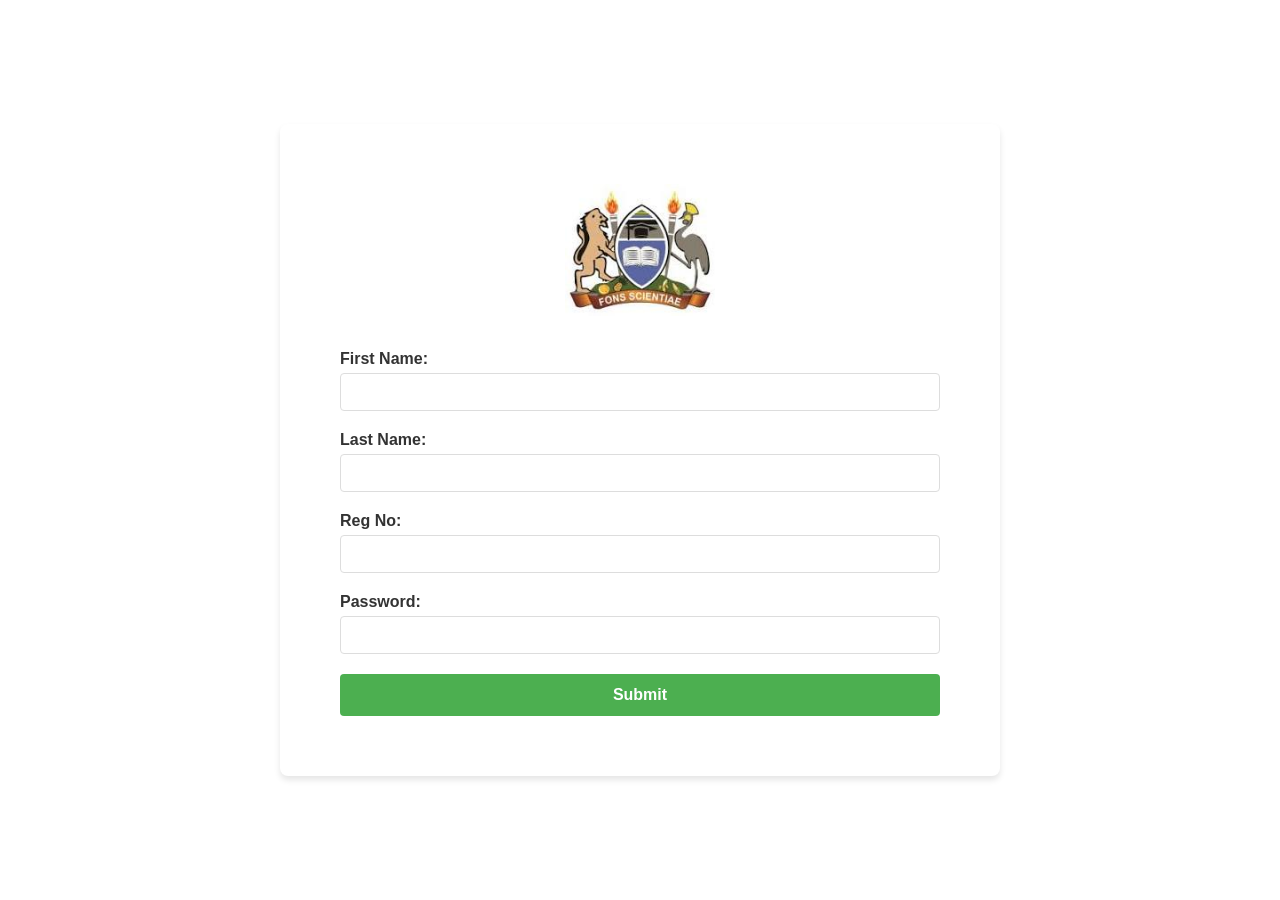
==== Index.html @ 234dca58 "first commit" ====
<!DOCTYPE html>
<html lang="en">
<head>
  <meta charset="UTF-8">
  <meta name="viewport" content="width=device-width, initial-scale=1.0">
  <link rel="stylesheet" href="index.css">
  <link rel="icon" href="Abstract/KisiiIni logo.jpeg">
  <title>Document</title>
</head>
<body>
  <div class="container">
    <div id="sitelogo">
      <img src="Abstract/KisiiIni logo.jpeg" alt="Kisii University Logo">
    </div>
    
    <form>
      <div class="form-group">
        <label for="firstname">First Name:</label>
        <input type="text" id="firstname" name="firstname" required>
      </div>
      
      <div class="form-group">
        <label for="lastname">Last Name:</label>
        <input type="text" id="lastname" name="lastname" required>
      </div>
      
      <div class="form-group">
        <label for="regno">Reg No:</label>
        <input type="text" id="regno" name="regno" required>
      </div>
      
      <div class="form-group">
        <label for="password">Password:</label>
        <input type="password" id="password" name="password" required>
      </div>
      
      <button type="submit" class="submit-btn">Submit</button>
    </form>
  </div>
</body>
</html>
---- index.css ----
body {
  /* background-color: chartreuse; */
  margin: 0;
  padding: 0;
  display: flex;
  justify-content: center;
  align-items: center;
  min-height: 100vh;
  font-family: Arial, sans-serif;
}

.container {
  text-align: center;
  background-color: white;
  padding: 60px;
  border-radius: 8px;
  box-shadow: 0 4px 6px rgba(0, 0, 0, 0.1);
  width: 80%;
  max-width: 600px;
  min-width: 400px;
}

#sitelogo img {
  max-width: 150px;
  margin-bottom: 30px;
}

form {
  display: flex;
  flex-direction: column;
  gap: 20px;
}

.form-group {
  display: flex;
  flex-direction: column;
  align-items: flex-start;
}

.form-group label {
  margin-bottom: 5px;
  font-weight: bold;
  color: #333;
}

.form-group input {
  width: 100%;
  padding: 10px;
  border: 1px solid #ddd;
  border-radius: 4px;
  font-size: 14px;
  box-sizing: border-box;
}

.form-group input:focus {
  outline: none;
  border-color: #4CAF50;
  box-shadow: 0 0 5px rgba(76, 175, 80, 0.3);
}

.submit-btn {
  padding: 12px 30px;
  background-color: #4CAF50;
  color: white;
  border: none;
  border-radius: 4px;
  font-size: 16px;
  font-weight: bold;
  cursor: pointer;
  transition: background-color 0.3s ease;
}

.submit-btn:hover {
  background-color: #45a049;
}
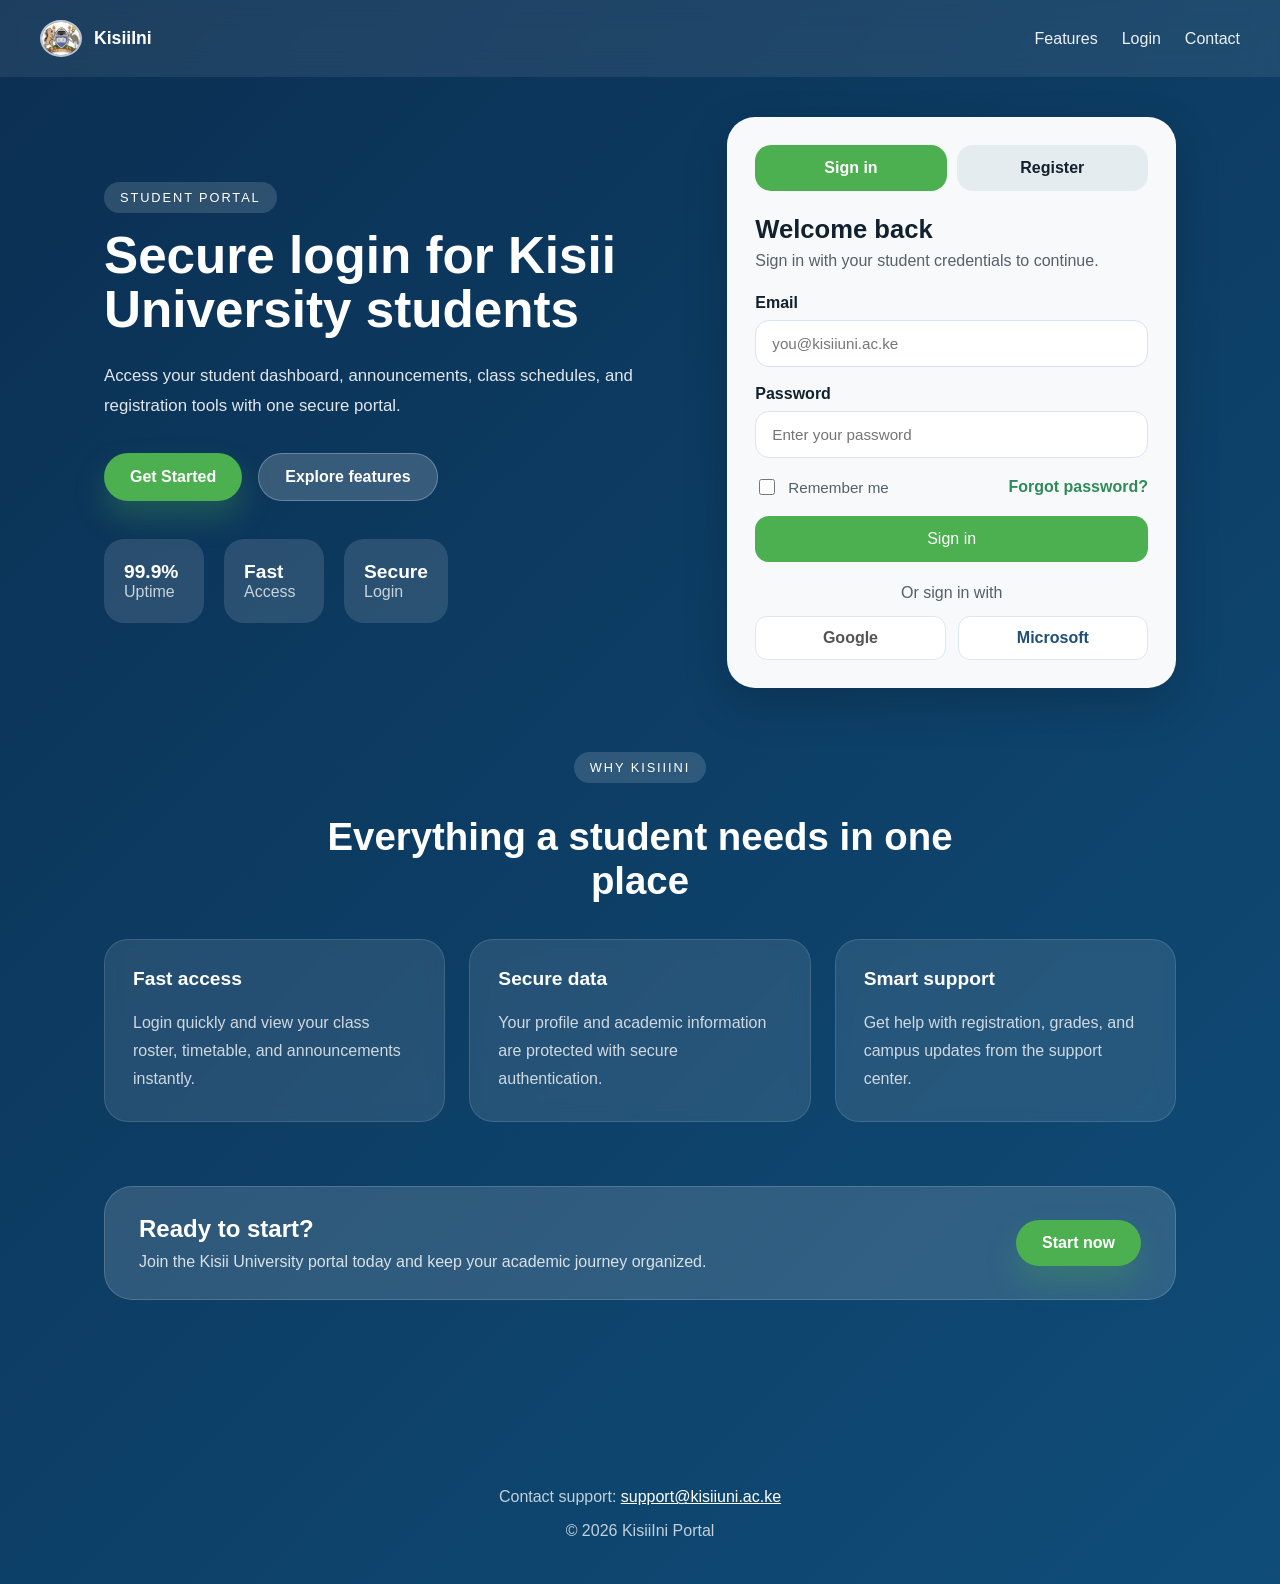
==== commit 73a9f958: "Modified landing page" ====
--- a/Index.html
+++ b/Index.html
@@ -1,41 +1,182 @@
-<!DOCTYPE html>
+﻿<!DOCTYPE html>
 <html lang="en">
 <head>
   <meta charset="UTF-8">
   <meta name="viewport" content="width=device-width, initial-scale=1.0">
   <link rel="stylesheet" href="index.css">
   <link rel="icon" href="Abstract/KisiiIni logo.jpeg">
-  <title>Document</title>
+  <title>KisiiIni Portal</title>
 </head>
 <body>
-  <div class="container">
-    <div id="sitelogo">
-      <img src="Abstract/KisiiIni logo.jpeg" alt="Kisii University Logo">
+  <header class="topbar">
+    <div class="brand">
+      <img src="Abstract/KisiiIni logo.jpeg" alt="KisiiIni Logo">
+      <span>KisiiIni</span>
     </div>
-    
-    <form>
-      <div class="form-group">
-        <label for="firstname">First Name:</label>
-        <input type="text" id="firstname" name="firstname" required>
+    <nav class="nav-links">
+      <a href="#features">Features</a>
+      <a href="#auth-card">Login</a>
+      <a href="#contact">Contact</a>
+    </nav>
+  </header>
+
+  <main>
+    <section class="hero">
+      <div class="hero-copy">
+        <span class="eyebrow">Student portal</span>
+        <h1>Secure login for Kisii University students</h1>
+        <p>Access your student dashboard, announcements, class schedules, and registration tools with one secure portal.</p>
+        <div class="hero-actions">
+          <a href="#auth-card" class="btn primary">Get Started</a>
+          <a href="#features" class="btn secondary">Explore features</a>
+        </div>
+        <div class="hero-stats">
+          <div>
+            <strong>99.9%</strong>
+            <span>Uptime</span>
+          </div>
+          <div>
+            <strong>Fast</strong>
+            <span>Access</span>
+          </div>
+          <div>
+            <strong>Secure</strong>
+            <span>Login</span>
+          </div>
+        </div>
       </div>
-      
-      <div class="form-group">
-        <label for="lastname">Last Name:</label>
-        <input type="text" id="lastname" name="lastname" required>
+
+      <aside class="auth-card" id="auth-card">
+        <div class="auth-tabs">
+          <button class="tab active" data-target="signin">Sign in</button>
+          <button class="tab" data-target="signup">Register</button>
+        </div>
+
+        <div class="form-panel active" id="signin">
+          <h2>Welcome back</h2>
+          <p>Sign in with your student credentials to continue.</p>
+          <form id="login-form">
+            <div class="form-group">
+              <label for="login-email">Email</label>
+              <input type="email" id="login-email" name="login-email" placeholder="you@kisiiuni.ac.ke" required>
+            </div>
+            <div class="form-group">
+              <label for="login-password">Password</label>
+              <input type="password" id="login-password" name="login-password" placeholder="Enter your password" required>
+            </div>
+            <div class="form-row">
+              <label class="checkbox-label">
+                <input type="checkbox" name="remember">
+                Remember me
+              </label>
+              <a href="#" class="link">Forgot password?</a>
+            </div>
+            <button type="submit" class="submit-btn">Sign in</button>
+          </form>
+          <div class="social-login">
+            <p>Or sign in with</p>
+            <div class="social-buttons">
+              <button class="social-btn google">Google</button>
+              <button class="social-btn microsoft">Microsoft</button>
+            </div>
+          </div>
+        </div>
+
+        <div class="form-panel" id="signup">
+          <h2>Create account</h2>
+          <p>Register using your academic details and join the portal.</p>
+          <form id="register-form">
+            <div class="form-group">
+              <label for="firstname">First Name</label>
+              <input type="text" id="firstname" name="firstname" required>
+            </div>
+            <div class="form-group">
+              <label for="lastname">Last Name</label>
+              <input type="text" id="lastname" name="lastname" required>
+            </div>
+            <div class="form-group">
+              <label for="regno">Reg No</label>
+              <input type="text" id="regno" name="regno" placeholder="e.g. KSU/12345/2024" required>
+            </div>
+            <div class="form-group">
+              <label for="signup-email">Email</label>
+              <input type="email" id="signup-email" name="signup-email" required>
+            </div>
+            <div class="form-group">
+              <label for="signup-password">Password</label>
+              <input type="password" id="signup-password" name="signup-password" required>
+            </div>
+            <div class="form-group">
+              <label for="confirm-password">Confirm Password</label>
+              <input type="password" id="confirm-password" name="confirm-password" required>
+            </div>
+            <button type="submit" class="submit-btn">Register</button>
+          </form>
+          <p class="note">Already have an account? <a href="#signin" id="back-to-signin">Sign in</a></p>
+        </div>
+      </aside>
+    </section>
+
+    <section class="features" id="features">
+      <div class="section-header">
+        <span class="eyebrow">Why KisiiIni</span>
+        <h2>Everything a student needs in one place</h2>
       </div>
-      
-      <div class="form-group">
-        <label for="regno">Reg No:</label>
-        <input type="text" id="regno" name="regno" required>
+      <div class="feature-grid">
+        <article class="feature-card">
+          <h3>Fast access</h3>
+          <p>Login quickly and view your class roster, timetable, and announcements instantly.</p>
+        </article>
+        <article class="feature-card">
+          <h3>Secure data</h3>
+          <p>Your profile and academic information are protected with secure authentication.</p>
+        </article>
+        <article class="feature-card">
+          <h3>Smart support</h3>
+          <p>Get help with registration, grades, and campus updates from the support center.</p>
+        </article>
       </div>
-      
-      <div class="form-group">
-        <label for="password">Password:</label>
-        <input type="password" id="password" name="password" required>
+    </section>
+
+    <section class="cta-banner">
+      <div>
+        <h2>Ready to start?</h2>
+        <p>Join the Kisii University portal today and keep your academic journey organized.</p>
       </div>
-      
-      <button type="submit" class="submit-btn">Submit</button>
-    </form>
-  </div>
+      <a href="#auth-card" class="btn primary">Start now</a>
+    </section>
+  </main>
+
+  <footer class="footer" id="contact">
+    <p>Contact support: <a href="mailto:support@kisiiuni.ac.ke">support@kisiiuni.ac.ke</a></p>
+    <p>© 2026 KisiiIni Portal</p>
+  </footer>
+
+  <script>
+    const tabs = document.querySelectorAll('.auth-tabs .tab');
+    const panels = document.querySelectorAll('.form-panel');
+    tabs.forEach(tab => {
+      tab.addEventListener('click', () => {
+        const target = tab.dataset.target;
+        tabs.forEach(item => item.classList.toggle('active', item === tab));
+        panels.forEach(panel => panel.id === target ? panel.classList.add('active') : panel.classList.remove('active'));
+      });
+    });
+
+    document.getElementById('back-to-signin').addEventListener('click', (event) => {
+      event.preventDefault();
+      document.querySelector('.auth-tabs .tab[data-target="signin"]').click();
+    });
+
+    document.getElementById('login-form').addEventListener('submit', (event) => {
+      event.preventDefault();
+      alert('Login submitted.');
+    });
+
+    document.getElementById('register-form').addEventListener('submit', (event) => {
+      event.preventDefault();
+      alert('Registration submitted.');
+    });
+  </script>
 </body>
-</html>+</html>
--- a/index.css
+++ b/index.css
@@ -1,75 +1,482 @@
+﻿:root {
+  --bg-start: #0b2f52;
+  --bg-end: #0f4d79;
+  --panel: rgba(255, 255, 255, 0.97);
+  --accent: #4CAF50;
+  --accent-strong: #2e8b57;
+  --text-dark: #12212e;
+  --text-muted: #55606b;
+  --shadow: 0 16px 45px rgba(0, 0, 0, 0.18);
+}
+
+* {
+  box-sizing: border-box;
+}
+
 body {
-  /* background-color: chartreuse; */
   margin: 0;
   padding: 0;
-  display: flex;
+  font-family: 'Segoe UI', Tahoma, Geneva, Verdana, sans-serif;
+  background: linear-gradient(135deg, var(--bg-start), var(--bg-end));
+  color: var(--text-dark);
+  min-height: 100vh;
+}
+
+img {
+  max-width: 100%;
+  display: block;
+}
+
+a {
+  color: inherit;
+  text-decoration: none;
+}
+
+button {
+  font: inherit;
+}
+
+.topbar {
+  width: 100%;
+  padding: 20px 40px;
+  display: flex;
+  justify-content: space-between;
+  align-items: center;
+  position: sticky;
+  top: 0;
+  background: rgba(255, 255, 255, 0.08);
+  backdrop-filter: blur(12px);
+  z-index: 10;
+}
+
+.brand {
+  display: inline-flex;
+  align-items: center;
+  gap: 12px;
+  color: white;
+  font-weight: 700;
+  font-size: 1.1rem;
+}
+
+.brand img {
+  width: 42px;
+  border-radius: 50%;
+  border: 2px solid rgba(255, 255, 255, 0.7);
+}
+
+.nav-links {
+  display: flex;
+  gap: 24px;
+}
+
+.nav-links a {
+  color: rgba(255, 255, 255, 0.92);
+  font-weight: 500;
+  transition: color 0.2s ease;
+}
+
+.nav-links a:hover {
+  color: white;
+}
+
+main {
+  width: min(1120px, 100%);
+  margin: 0 auto;
+  padding: 40px 24px 80px;
+}
+
+.hero {
+  display: grid;
+  grid-template-columns: 1.3fr 1fr;
+  gap: 40px;
+  align-items: center;
+}
+
+.hero-copy {
+  color: white;
+}
+
+.eyebrow {
+  display: inline-block;
+  margin-bottom: 16px;
+  padding: 8px 16px;
+  border-radius: 999px;
+  background: rgba(255, 255, 255, 0.14);
+  text-transform: uppercase;
+  letter-spacing: 0.15em;
+  font-size: 0.8rem;
+}
+
+.hero-copy h1 {
+  margin: 0;
+  font-size: clamp(2.5rem, 4vw, 4rem);
+  line-height: 1.05;
+}
+
+.hero-copy p {
+  max-width: 560px;
+  margin: 24px 0 0;
+  font-size: 1.05rem;
+  line-height: 1.8;
+  color: rgba(255, 255, 255, 0.88);
+}
+
+.hero-actions {
+  margin-top: 32px;
+  display: flex;
+  flex-wrap: wrap;
+  gap: 16px;
+}
+
+.btn {
+  display: inline-flex;
+  align-items: center;
   justify-content: center;
-  align-items: center;
-  min-height: 100vh;
-  font-family: Arial, sans-serif;
-}
-
-.container {
-  text-align: center;
-  background-color: white;
-  padding: 60px;
-  border-radius: 8px;
-  box-shadow: 0 4px 6px rgba(0, 0, 0, 0.1);
-  width: 80%;
-  max-width: 600px;
-  min-width: 400px;
-}
-
-#sitelogo img {
-  max-width: 150px;
-  margin-bottom: 30px;
+  padding: 14px 26px;
+  border-radius: 999px;
+  font-weight: 700;
+  transition: transform 0.2s ease, box-shadow 0.2s ease;
+}
+
+.btn:hover {
+  transform: translateY(-1px);
+}
+
+.primary {
+  background: var(--accent);
+  color: white;
+  box-shadow: 0 16px 30px rgba(76, 175, 80, 0.28);
+}
+
+.secondary {
+  background: rgba(255, 255, 255, 0.18);
+  color: white;
+  border: 1px solid rgba(255, 255, 255, 0.25);
+}
+
+.hero-stats {
+  margin-top: 38px;
+  display: flex;
+  gap: 20px;
+  flex-wrap: wrap;
+}
+
+.hero-stats div {
+  min-width: 100px;
+  padding: 22px 20px;
+  border-radius: 20px;
+  background: rgba(255, 255, 255, 0.12);
+}
+
+.hero-stats strong {
+  display: block;
+  font-size: 1.2rem;
+  color: white;
+}
+
+.hero-stats span {
+  color: rgba(255, 255, 255, 0.75);
+}
+
+.auth-card {
+  background: var(--panel);
+  border-radius: 28px;
+  box-shadow: var(--shadow);
+  padding: 28px;
+  min-width: 320px;
+}
+
+.auth-tabs {
+  display: grid;
+  grid-template-columns: repeat(2, 1fr);
+  gap: 10px;
+  margin-bottom: 24px;
+}
+
+.auth-tabs .tab {
+  border: none;
+  background: rgba(15, 77, 121, 0.08);
+  color: var(--text-dark);
+  padding: 14px 18px;
+  border-radius: 16px;
+  font-weight: 700;
+  cursor: pointer;
+}
+
+.auth-tabs .tab.active {
+  background: var(--accent);
+  color: white;
+}
+
+.form-panel {
+  display: none;
+}
+
+.form-panel.active {
+  display: block;
+}
+
+.form-panel h2 {
+  margin: 0 0 8px;
+  font-size: 1.6rem;
+}
+
+.form-panel p {
+  margin: 0 0 24px;
+  color: var(--text-muted);
 }
 
 form {
-  display: flex;
-  flex-direction: column;
-  gap: 20px;
+  display: grid;
+  gap: 18px;
 }
 
 .form-group {
-  display: flex;
-  flex-direction: column;
-  align-items: flex-start;
+  display: grid;
+  gap: 8px;
 }
 
 .form-group label {
-  margin-bottom: 5px;
-  font-weight: bold;
-  color: #333;
+  font-weight: 600;
+  color: var(--text-dark);
 }
 
 .form-group input {
   width: 100%;
-  padding: 10px;
-  border: 1px solid #ddd;
-  border-radius: 4px;
-  font-size: 14px;
-  box-sizing: border-box;
+  padding: 14px 16px;
+  border: 1px solid #d9e3f3;
+  border-radius: 14px;
+  font-size: 0.95rem;
+  transition: border-color 0.2s ease, box-shadow 0.2s ease;
 }
 
 .form-group input:focus {
   outline: none;
-  border-color: #4CAF50;
-  box-shadow: 0 0 5px rgba(76, 175, 80, 0.3);
+  border-color: var(--accent);
+  box-shadow: 0 0 0 4px rgba(76, 175, 80, 0.12);
+}
+
+.form-row {
+  display: flex;
+  justify-content: space-between;
+  align-items: center;
+  gap: 16px;
+  flex-wrap: wrap;
+}
+
+.checkbox-label {
+  display: inline-flex;
+  align-items: center;
+  gap: 10px;
+  color: var(--text-muted);
+  font-size: 0.95rem;
+}
+
+.checkbox-label input {
+  width: 16px;
+  height: 16px;
+}
+
+.link {
+  color: var(--accent-strong);
+  font-weight: 600;
 }
 
 .submit-btn {
-  padding: 12px 30px;
-  background-color: #4CAF50;
-  color: white;
+  width: 100%;
+  padding: 14px 0;
   border: none;
-  border-radius: 4px;
-  font-size: 16px;
-  font-weight: bold;
+  border-radius: 14px;
+  background: var(--accent);
+  color: white;
+  font-size: 1rem;
   cursor: pointer;
-  transition: background-color 0.3s ease;
+  transition: background-color 0.2s ease, transform 0.2s ease;
 }
 
 .submit-btn:hover {
-  background-color: #45a049;
-}
+  background-color: #3da146;
+  transform: translateY(-1px);
+}
+
+.social-login {
+  margin-top: 22px;
+}
+
+.social-login p {
+  margin: 0 0 14px;
+  color: var(--text-muted);
+  text-align: center;
+}
+
+.social-buttons {
+  display: flex;
+  gap: 12px;
+  flex-wrap: wrap;
+}
+
+.social-btn {
+  flex: 1;
+  padding: 12px 0;
+  border-radius: 12px;
+  border: 1px solid #dbe8f3;
+  background: white;
+  font-weight: 700;
+  cursor: pointer;
+}
+
+.social-btn.google {
+  color: #555;
+}
+
+.social-btn.microsoft {
+  color: #1f4f79;
+}
+
+.note {
+  margin-top: 20px;
+  text-align: center;
+  color: var(--text-muted);
+}
+
+.note a {
+  color: var(--accent-strong);
+  font-weight: 700;
+}
+
+.features {
+  margin-top: 64px;
+  color: white;
+}
+
+.section-header {
+  text-align: center;
+  max-width: 640px;
+  margin: 0 auto 36px;
+}
+
+.section-header h2 {
+  margin: 16px 0 0;
+  font-size: clamp(2rem, 3vw, 2.8rem);
+}
+
+.feature-grid {
+  display: grid;
+  gap: 24px;
+  grid-template-columns: repeat(3, minmax(0, 1fr));
+}
+
+.feature-card {
+  padding: 28px;
+  border-radius: 24px;
+  background: rgba(255, 255, 255, 0.1);
+  border: 1px solid rgba(255, 255, 255, 0.12);
+  backdrop-filter: blur(8px);
+}
+
+.feature-card h3 {
+  margin-top: 0;
+  font-size: 1.2rem;
+}
+
+.feature-card p {
+  margin: 14px 0 0;
+  color: rgba(255, 255, 255, 0.78);
+  line-height: 1.75;
+}
+
+.cta-banner {
+  margin-top: 64px;
+  border-radius: 28px;
+  background: rgba(255, 255, 255, 0.14);
+  padding: 28px 34px;
+  display: flex;
+  align-items: center;
+  justify-content: space-between;
+  gap: 20px;
+  border: 1px solid rgba(255, 255, 255, 0.16);
+}
+
+.cta-banner h2 {
+  margin: 0 0 10px;
+  color: white;
+}
+
+.cta-banner p {
+  margin: 0;
+  color: rgba(255, 255, 255, 0.82);
+}
+
+.footer {
+  margin-top: 64px;
+  padding: 28px 24px;
+  text-align: center;
+  color: rgba(255, 255, 255, 0.75);
+}
+
+.footer a {
+  color: white;
+  text-decoration: underline;
+}
+
+@media (max-width: 960px) {
+  .hero {
+    grid-template-columns: 1fr;
+  }
+
+  .auth-card {
+    margin: 0 auto;
+  }
+}
+
+@media (max-width: 740px) {
+  .topbar {
+    flex-direction: column;
+    align-items: flex-start;
+    gap: 18px;
+  }
+
+  .nav-links {
+    flex-wrap: wrap;
+    gap: 16px;
+  }
+
+  .hero-actions {
+    flex-direction: column;
+  }
+
+  .hero-stats {
+    flex-direction: column;
+  }
+
+  .feature-grid {
+    grid-template-columns: 1fr;
+  }
+
+  .cta-banner {
+    flex-direction: column;
+    text-align: left;
+  }
+}
+
+@media (max-width: 520px) {
+  .topbar {
+    padding: 18px 18px;
+  }
+
+  main {
+    padding: 24px 18px 40px;
+  }
+
+  .auth-card {
+    padding: 22px;
+  }
+
+  .form-group input {
+    padding: 12px 14px;
+  }
+
+  .cta-banner {
+    padding: 22px;
+  }
+}
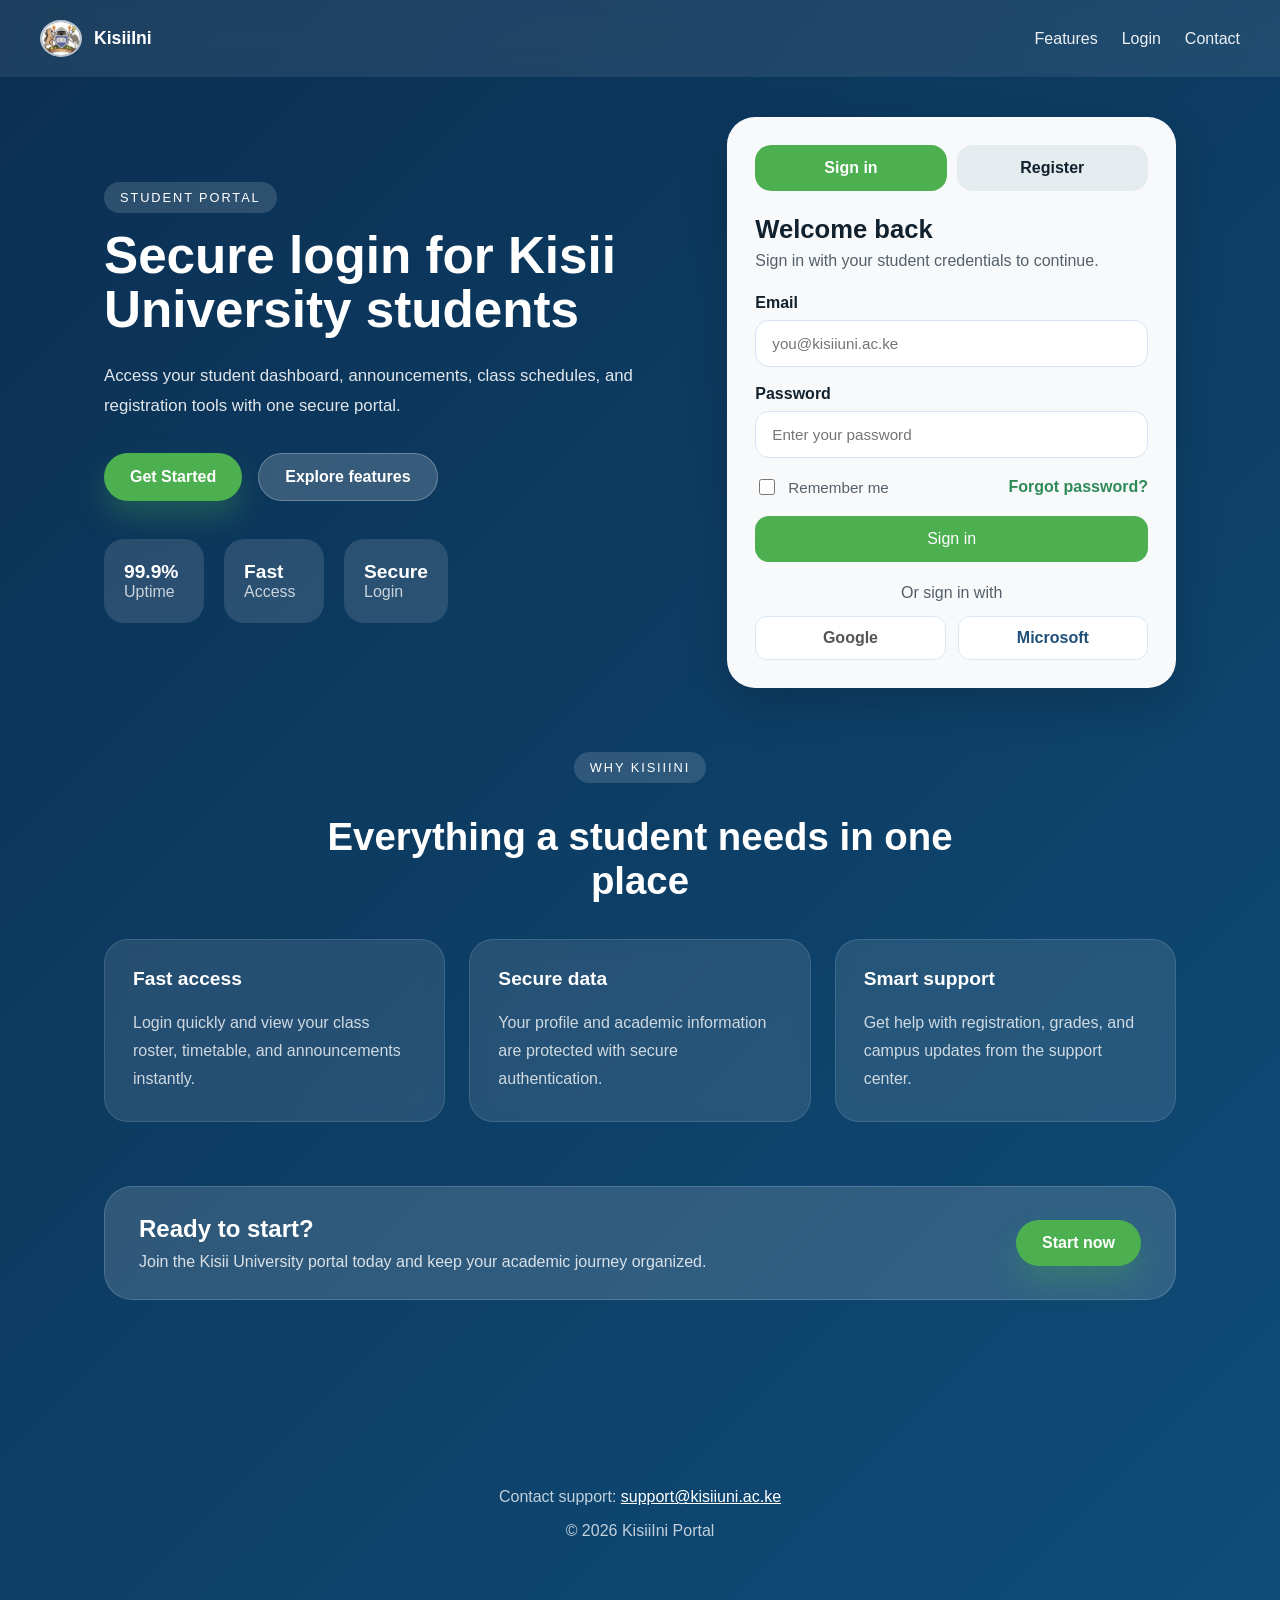
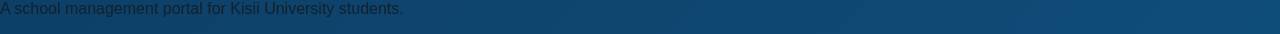
==== commit 8eb8bc2b: "Addeda footer section for the website" ====
--- a/Index.html
+++ b/Index.html
@@ -178,5 +178,6 @@
       alert('Registration submitted.');
     });
   </script>
+  <p>A school management portal for Kisii University students.</p>
 </body>
 </html>
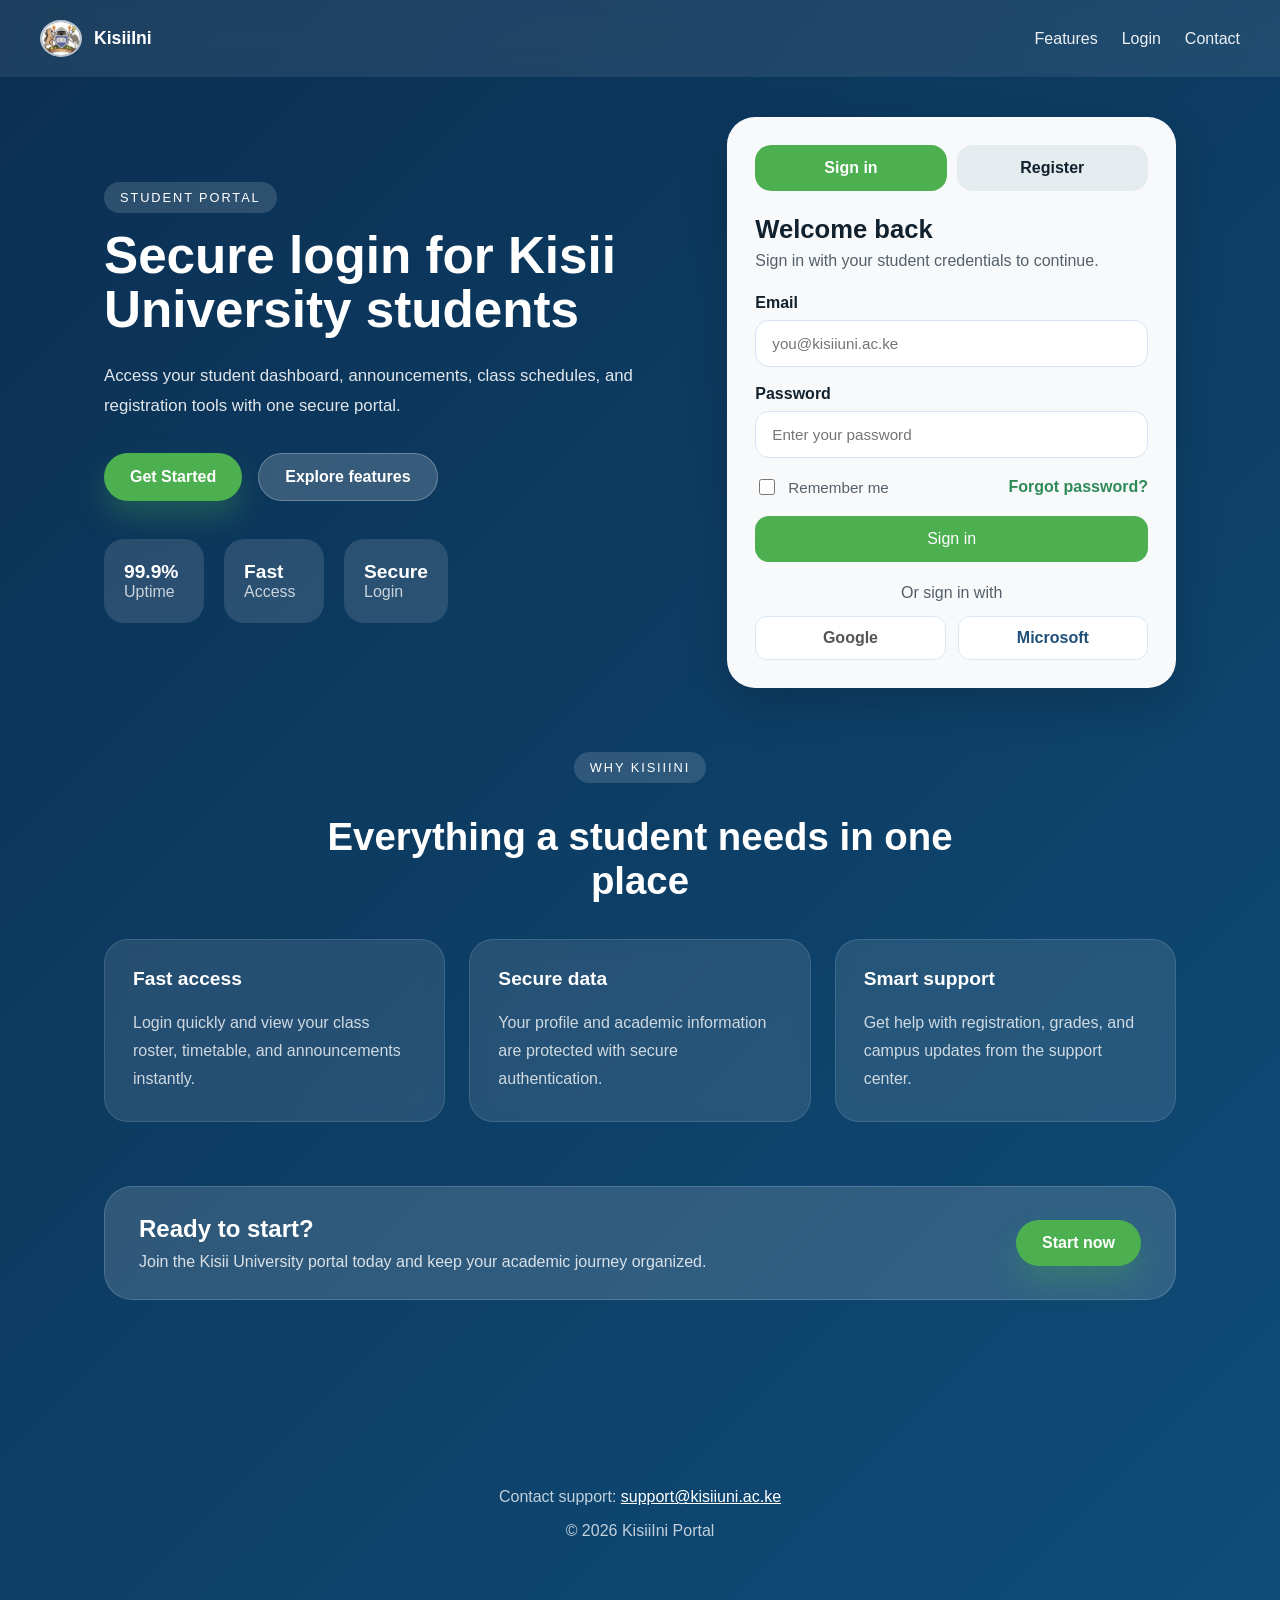
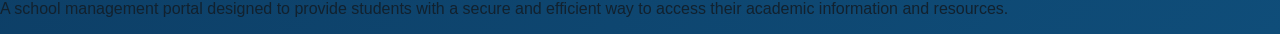
==== commit 6c99d300: "Edited the footer section" ====
--- a/Index.html
+++ b/Index.html
@@ -178,6 +178,6 @@
       alert('Registration submitted.');
     });
   </script>
-  <p>A school management portal for Kisii University students.</p>
+  <p>A school management portal designed to provide students with a secure and efficient way to access their academic information and resources.</p>
 </body>
 </html>
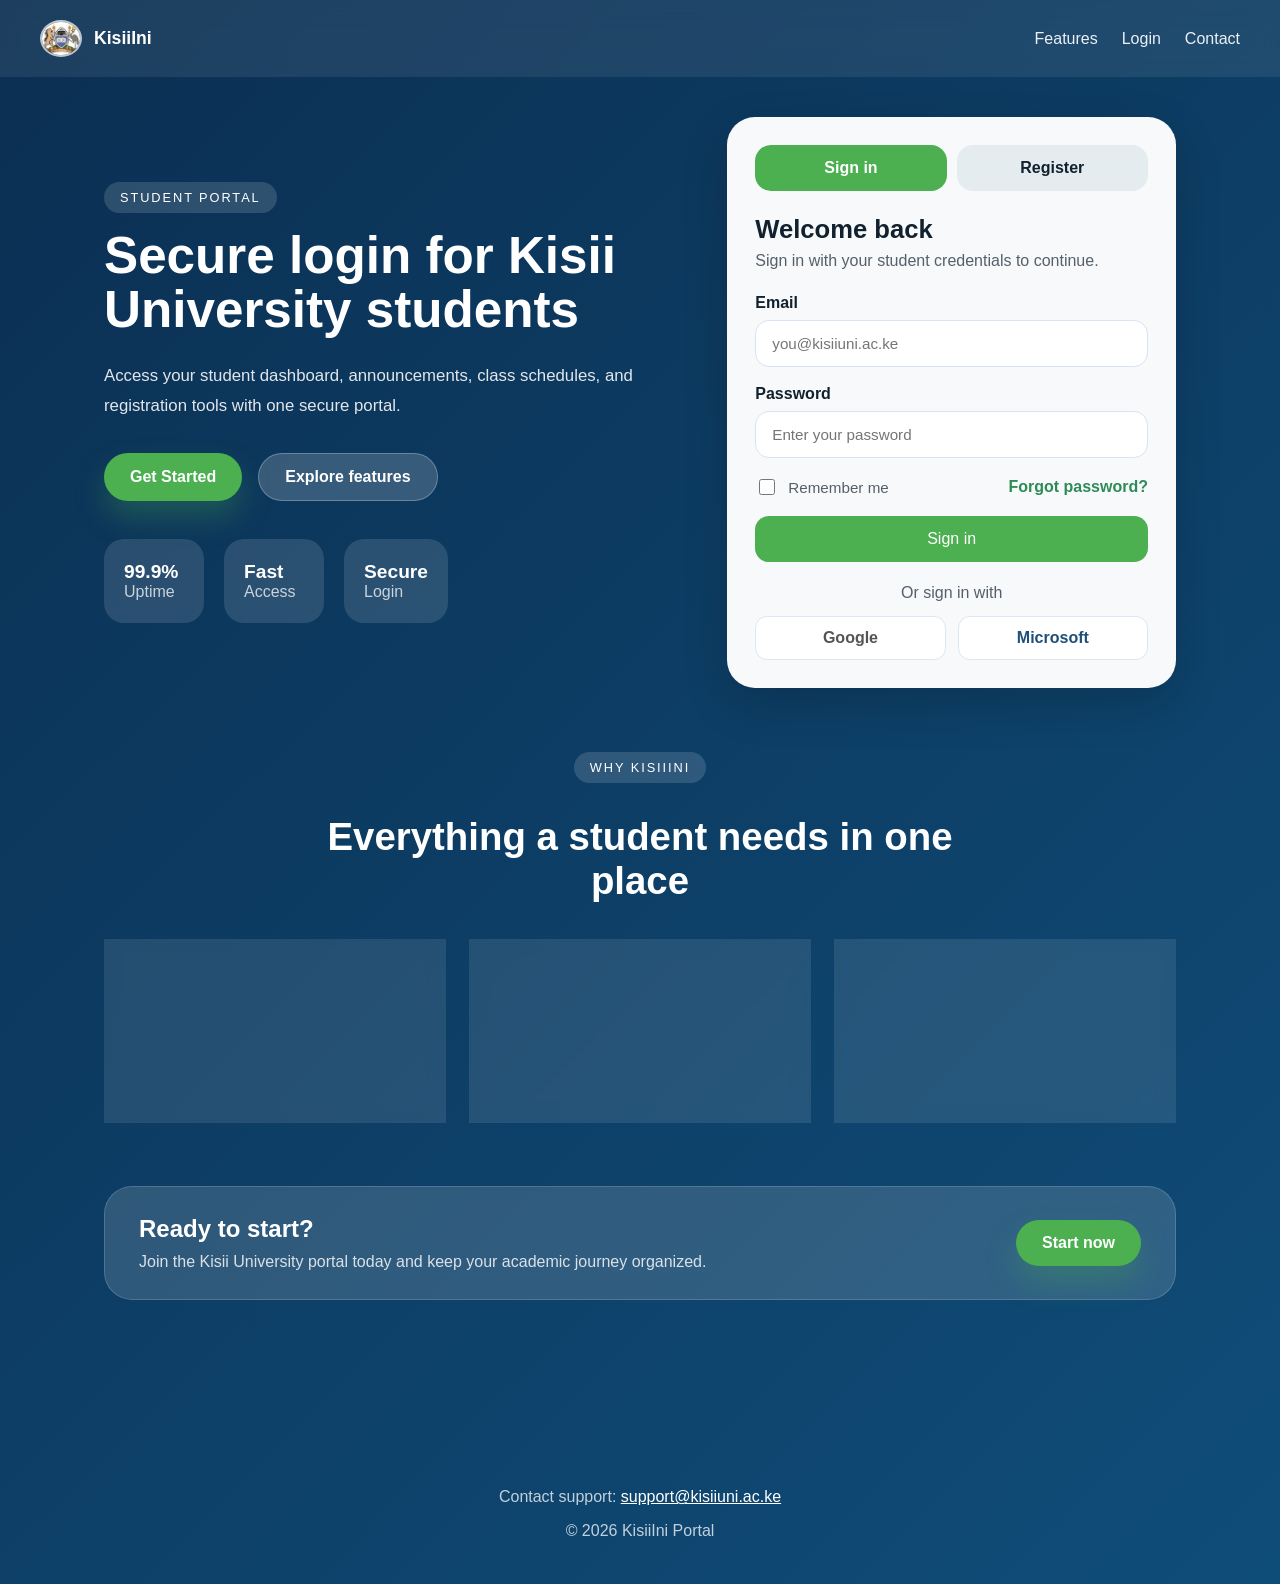
==== commit 3336e825: "Removeed the footer section" ====
--- a/Index.html
+++ b/Index.html
@@ -178,6 +178,4 @@
       alert('Registration submitted.');
     });
   </script>
-  <p>A school management portal designed to provide students with a secure and efficient way to access their academic information and resources.</p>
-</body>
 </html>
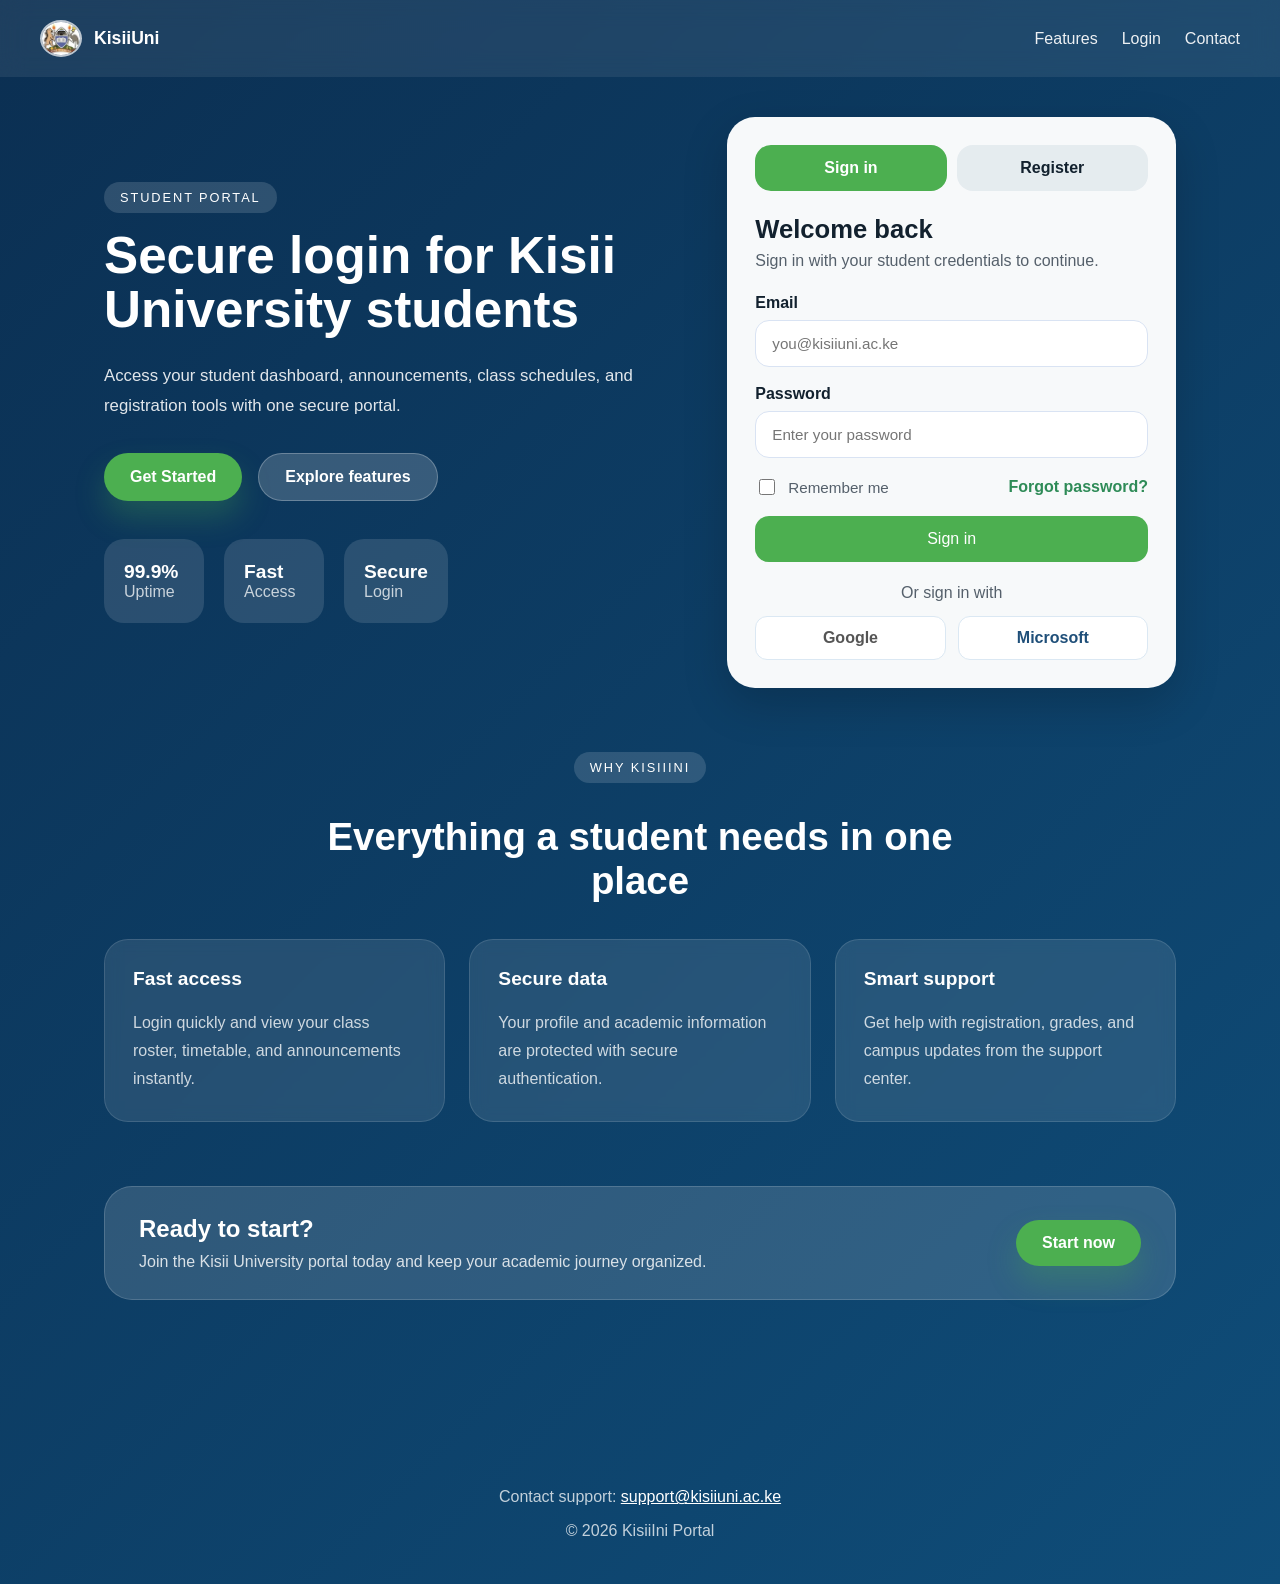
==== commit cd8f68b2: "Added a new file" ====
--- a/Index.html
+++ b/Index.html
@@ -11,7 +11,7 @@
   <header class="topbar">
     <div class="brand">
       <img src="Abstract/KisiiIni logo.jpeg" alt="KisiiIni Logo">
-      <span>KisiiIni</span>
+      <span>KisiiUni</span>
     </div>
     <nav class="nav-links">
       <a href="#features">Features</a>
